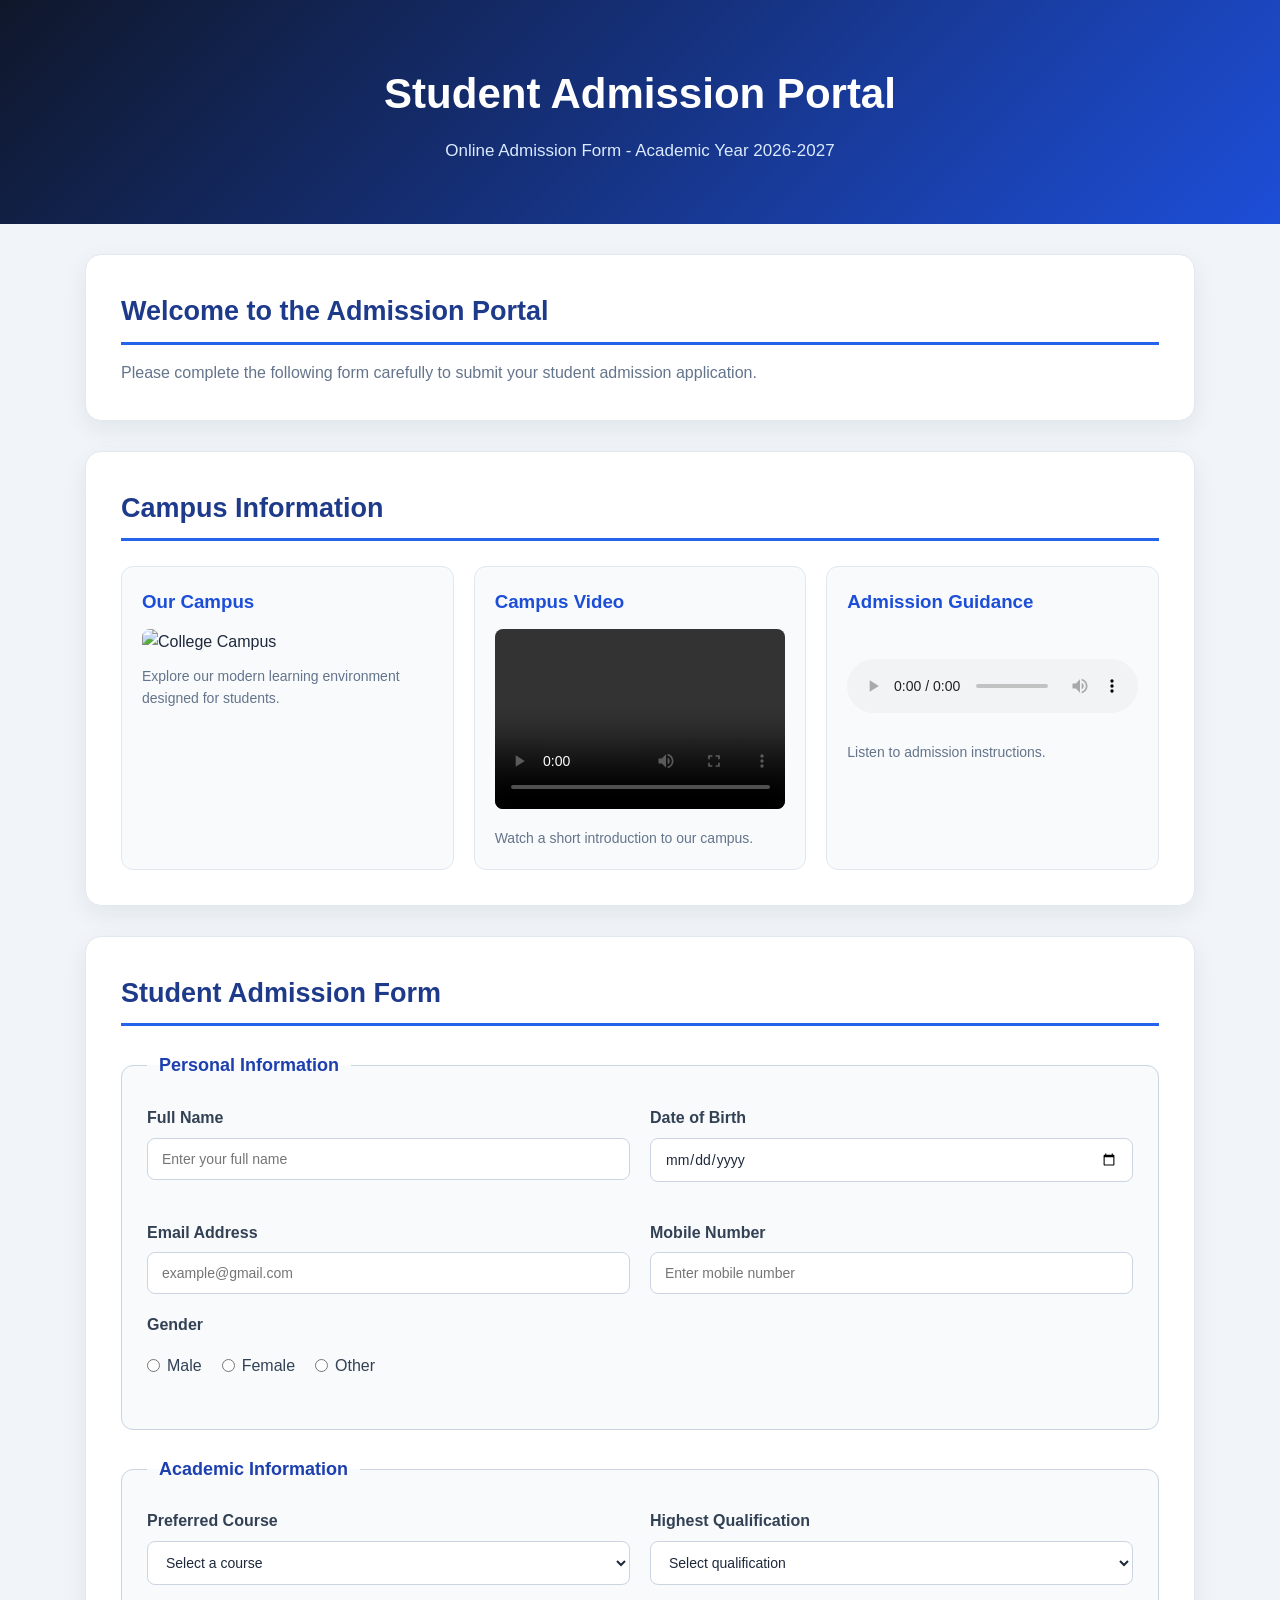
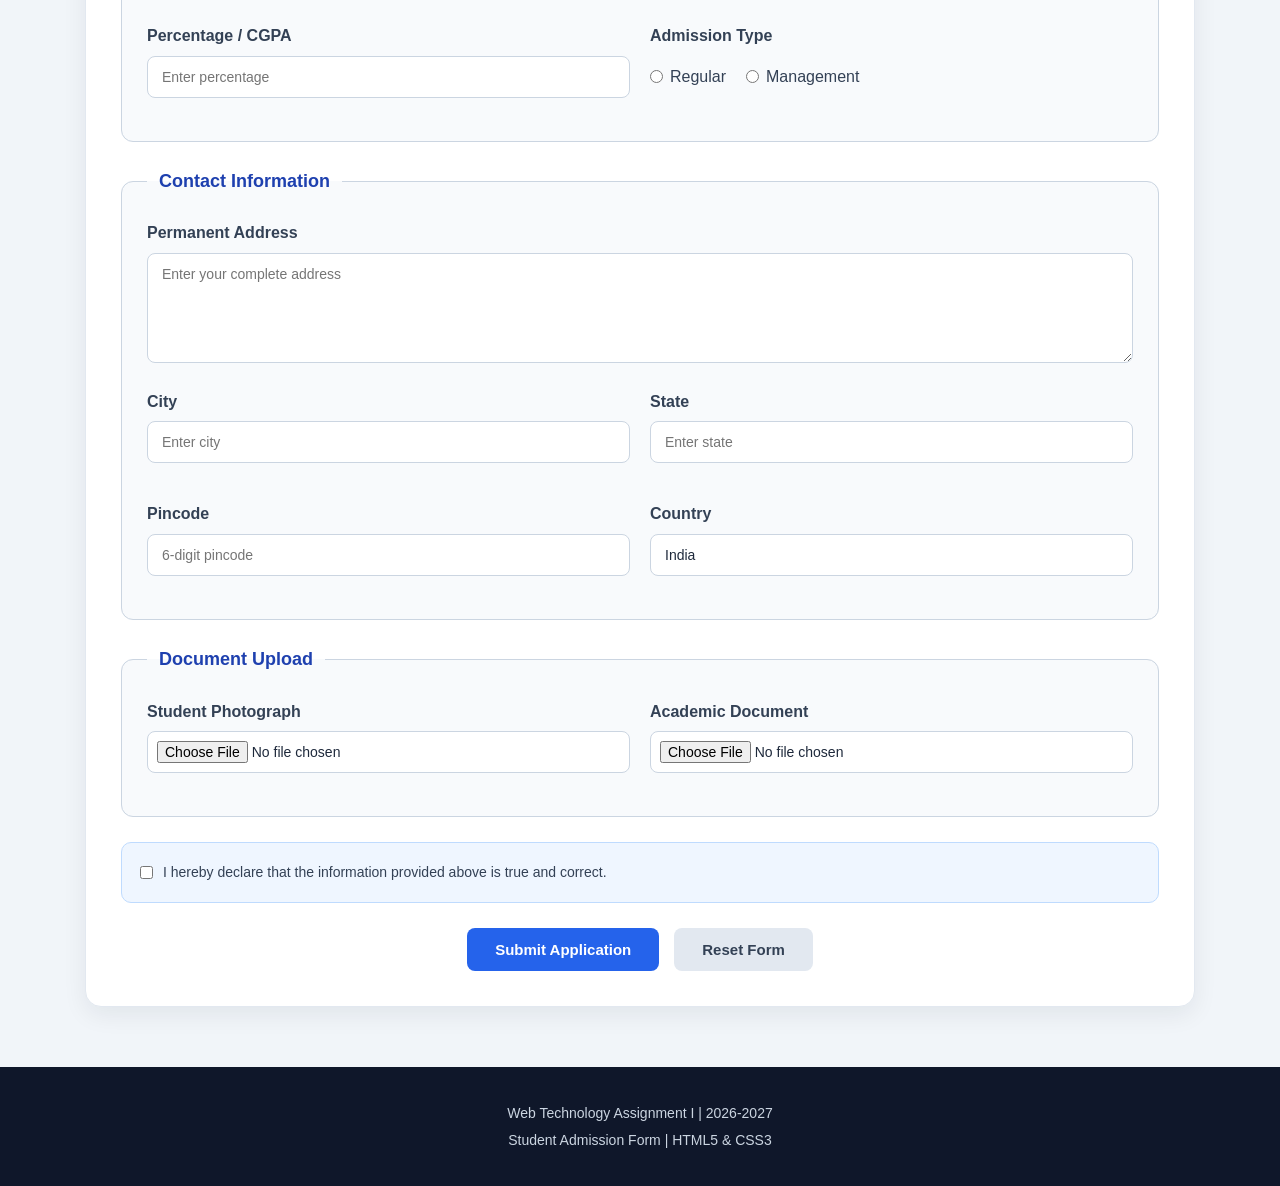
==== Q2_Student_Admission/index.html @ fcea64fb "Add Q2 Student Admission Form" ====
<!DOCTYPE html>
<html lang="en">

<head>
    <meta charset="UTF-8">

    <meta name="viewport"
        content="width=device-width, initial-scale=1.0">

    <title>Student Admission Form</title>

    <link rel="stylesheet" href="style.css">
</head>

<body>

    <!-- ================= HEADER ================= -->

    <header class="page-header">

        <div class="header-content">

            <h1>Student Admission Portal</h1>

            <p>
                Online Admission Form - Academic Year 2026-2027
            </p>

        </div>

    </header>


    <!-- ================= MAIN CONTENT ================= -->

    <main class="container">

        <!-- Introduction -->

        <section class="intro">

            <h2>Welcome to the Admission Portal</h2>

            <p>
                Please complete the following form carefully to
                submit your student admission application.
            </p>

        </section>


        <!-- ================= MEDIA SECTION ================= -->

        <section class="media-section">

            <h2>Campus Information</h2>

            <div class="media-grid">

                <!-- Image -->

                <div class="media-card">

                    <h3>Our Campus</h3>

                    <img
                        src="https://images.unsplash.com/photo-1564981797816-1043664bf78d?auto=format&fit=crop&w=900&q=80"
                        alt="College Campus">

                    <p>
                        Explore our modern learning environment
                        designed for students.
                    </p>

                </div>


                <!-- Video -->

                <div class="media-card">

                    <h3>Campus Video</h3>

                    <video controls>

                        <source
                            src="https://www.w3schools.com/html/mov_bbb.mp4"
                            type="video/mp4">

                        Your browser does not support video.

                    </video>

                    <p>
                        Watch a short introduction to our campus.
                    </p>

                </div>


                <!-- Audio -->

                <div class="media-card">

                    <h3>Admission Guidance</h3>

                    <audio controls>

                        <source
                            src="https://www.w3schools.com/html/horse.mp3"
                            type="audio/mpeg">

                        Your browser does not support audio.

                    </audio>

                    <p>
                        Listen to admission instructions.
                    </p>

                </div>

            </div>

        </section>


        <!-- ================= ADMISSION FORM ================= -->

        <section class="form-section">

            <h2>Student Admission Form</h2>

            <form>


                <!-- PERSONAL INFORMATION -->

                <fieldset>

                    <legend>Personal Information</legend>


                    <div class="form-grid">

                        <!-- Full Name -->

                        <div class="form-group">

                            <label for="fullname">
                                Full Name
                            </label>

                            <input
                                type="text"
                                id="fullname"
                                name="fullname"
                                placeholder="Enter your full name"
                                required>

                        </div>


                        <!-- Date of Birth -->

                        <div class="form-group">

                            <label for="dob">
                                Date of Birth
                            </label>

                            <input
                                type="date"
                                id="dob"
                                name="dob"
                                required>

                        </div>


                        <!-- Email -->

                        <div class="form-group">

                            <label for="email">
                                Email Address
                            </label>

                            <input
                                type="email"
                                id="email"
                                name="email"
                                placeholder="example@gmail.com"
                                required>

                        </div>


                        <!-- Phone -->

                        <div class="form-group">

                            <label for="phone">
                                Mobile Number
                            </label>

                            <input
                                type="tel"
                                id="phone"
                                name="phone"
                                placeholder="Enter mobile number"
                                pattern="[0-9]{10}"
                                required>

                        </div>

                    </div>


                    <!-- Gender -->

                    <div class="form-group">

                        <label>
                            Gender
                        </label>

                        <div class="radio-group">

                            <label>
                                <input
                                    type="radio"
                                    name="gender"
                                    value="male"
                                    required>
                                Male
                            </label>

                            <label>
                                <input
                                    type="radio"
                                    name="gender"
                                    value="female">
                                Female
                            </label>

                            <label>
                                <input
                                    type="radio"
                                    name="gender"
                                    value="other">
                                Other
                            </label>

                        </div>

                    </div>

                </fieldset>


                <!-- ================= ACADEMIC INFORMATION ================= -->

                <fieldset>

                    <legend>Academic Information</legend>


                    <div class="form-grid">

                        <!-- Course -->

                        <div class="form-group">

                            <label for="course">
                                Preferred Course
                            </label>

                            <select
                                id="course"
                                name="course"
                                required>

                                <option value="">
                                    Select a course
                                </option>

                                <option value="cse">
                                    Computer Science and Engineering
                                </option>

                                <option value="ece">
                                    Electronics and Communication Engineering
                                </option>

                                <option value="eee">
                                    Electrical and Electronics Engineering
                                </option>

                                <option value="mech">
                                    Mechanical Engineering
                                </option>

                                <option value="civil">
                                    Civil Engineering
                                </option>

                            </select>

                        </div>


                        <!-- Qualification -->

                        <div class="form-group">

                            <label for="qualification">
                                Highest Qualification
                            </label>

                            <select
                                id="qualification"
                                name="qualification"
                                required>

                                <option value="">
                                    Select qualification
                                </option>

                                <option value="12th">
                                    Higher Secondary
                                </option>

                                <option value="diploma">
                                    Diploma
                                </option>

                                <option value="ug">
                                    Undergraduate
                                </option>

                            </select>

                        </div>


                        <!-- Percentage -->

                        <div class="form-group">

                            <label for="percentage">
                                Percentage / CGPA
                            </label>

                            <input
                                type="number"
                                id="percentage"
                                name="percentage"
                                placeholder="Enter percentage"
                                min="0"
                                max="100"
                                step="0.01"
                                required>

                        </div>


                        <!-- Admission Type -->

                        <div class="form-group">

                            <label>
                                Admission Type
                            </label>

                            <div class="radio-group">

                                <label>
                                    <input
                                        type="radio"
                                        name="admission"
                                        value="regular"
                                        required>
                                    Regular
                                </label>

                                <label>
                                    <input
                                        type="radio"
                                        name="admission"
                                        value="management">
                                    Management
                                </label>

                            </div>

                        </div>

                    </div>

                </fieldset>


                <!-- ================= CONTACT INFORMATION ================= -->

                <fieldset>

                    <legend>Contact Information</legend>


                    <div class="form-group">

                        <label for="address">
                            Permanent Address
                        </label>

                        <textarea
                            id="address"
                            name="address"
                            rows="4"
                            placeholder="Enter your complete address"
                            required></textarea>

                    </div>


                    <div class="form-grid">

                        <div class="form-group">

                            <label for="city">
                                City
                            </label>

                            <input
                                type="text"
                                id="city"
                                name="city"
                                placeholder="Enter city"
                                required>

                        </div>


                        <div class="form-group">

                            <label for="state">
                                State
                            </label>

                            <input
                                type="text"
                                id="state"
                                name="state"
                                placeholder="Enter state"
                                required>

                        </div>


                        <div class="form-group">

                            <label for="pincode">
                                Pincode
                            </label>

                            <input
                                type="text"
                                id="pincode"
                                name="pincode"
                                placeholder="6-digit pincode"
                                pattern="[0-9]{6}"
                                required>

                        </div>


                        <div class="form-group">

                            <label for="country">
                                Country
                            </label>

                            <input
                                type="text"
                                id="country"
                                name="country"
                                value="India"
                                required>

                        </div>

                    </div>

                </fieldset>


                <!-- ================= DOCUMENTS ================= -->

                <fieldset>

                    <legend>Document Upload</legend>

                    <div class="form-grid">

                        <div class="form-group">

                            <label for="photo">
                                Student Photograph
                            </label>

                            <input
                                type="file"
                                id="photo"
                                name="photo"
                                accept="image/*"
                                required>

                        </div>


                        <div class="form-group">

                            <label for="document">
                                Academic Document
                            </label>

                            <input
                                type="file"
                                id="document"
                                name="document"
                                accept=".pdf,.jpg,.jpeg,.png"
                                required>

                        </div>

                    </div>

                </fieldset>


                <!-- ================= DECLARATION ================= -->

                <div class="declaration">

                    <label>

                        <input
                            type="checkbox"
                            name="declaration"
                            required>

                        I hereby declare that the information
                        provided above is true and correct.

                    </label>

                </div>


                <!-- ================= BUTTONS ================= -->

                <div class="button-group">

                    <button
                        type="submit"
                        class="submit-btn">

                        Submit Application

                    </button>


                    <button
                        type="reset"
                        class="reset-btn">

                        Reset Form

                    </button>

                </div>

            </form>

        </section>

    </main>


    <!-- ================= FOOTER ================= -->

    <footer>

        <p>
            Web Technology Assignment I | 2026-2027
        </p>

        <p>
            Student Admission Form | HTML5 & CSS3
        </p>

    </footer>

</body>

</html>
---- Q2_Student_Admission/style.css ----
/* =========================================
   Q2 - STUDENT ADMISSION FORM
   HTML5 + CSS3
   ========================================= */


/* ---------- Global Reset ---------- */

* {
    margin: 0;
    padding: 0;
    box-sizing: border-box;
}


html {
    scroll-behavior: smooth;
}


body {
    font-family: "Segoe UI", Arial, sans-serif;

    background: #f1f5f9;

    color: #1e293b;

    line-height: 1.6;
}


/* ---------- Header ---------- */

.page-header {
    background: linear-gradient(
        135deg,
        #0f172a,
        #1d4ed8
    );

    color: white;

    text-align: center;

    padding: 60px 20px;
}


.header-content h1 {
    font-size: 42px;

    margin-bottom: 10px;
}


.header-content p {
    font-size: 17px;

    color: #dbeafe;
}


/* ---------- Main Container ---------- */

.container {
    max-width: 1150px;

    margin: auto;

    padding: 30px 20px;
}


/* ---------- Common Sections ---------- */

section {
    background: white;

    margin-bottom: 30px;

    padding: 35px;

    border-radius: 16px;

    border: 1px solid #e2e8f0;

    box-shadow:
        0 8px 25px rgba(15, 23, 42, 0.07);
}


section h2 {
    color: #1e3a8a;

    font-size: 27px;

    margin-bottom: 15px;

    border-bottom: 3px solid #2563eb;

    padding-bottom: 8px;
}


/* ---------- Introduction ---------- */

.intro p {
    color: #64748b;

    font-size: 16px;
}


/* =========================================
   MEDIA SECTION
   ========================================= */

.media-grid {
    display: grid;

    grid-template-columns:
        repeat(3, 1fr);

    gap: 20px;

    margin-top: 25px;
}


.media-card {
    background: #f8fafc;

    padding: 20px;

    border-radius: 12px;

    border: 1px solid #e2e8f0;

    transition: 0.3s ease;
}


.media-card:hover {
    transform: translateY(-5px);

    box-shadow:
        0 10px 25px rgba(37, 99, 235, 0.12);

    border-color: #93c5fd;
}


.media-card h3 {
    color: #1d4ed8;

    margin-bottom: 12px;
}


.media-card img,
.media-card video {
    width: 100%;

    height: 180px;

    object-fit: cover;

    border-radius: 8px;

    margin-bottom: 10px;
}


.media-card audio {
    width: 100%;

    margin: 30px 0 20px;
}


.media-card p {
    color: #64748b;

    font-size: 14px;
}


/* =========================================
   FORM
   ========================================= */

form {
    margin-top: 25px;
}


/* ---------- Fieldsets ---------- */

fieldset {
    border: 1px solid #cbd5e1;

    border-radius: 12px;

    padding: 25px;

    margin-bottom: 25px;

    background: #f8fafc;
}


legend {
    padding: 0 12px;

    font-size: 18px;

    font-weight: 700;

    color: #1e40af;
}


/* ---------- Form Grid ---------- */

.form-grid {
    display: grid;

    grid-template-columns:
        repeat(2, 1fr);

    gap: 20px;
}


/* ---------- Form Group ---------- */

.form-group {
    margin-bottom: 18px;
}


.form-group label {
    display: block;

    font-weight: 600;

    color: #334155;

    margin-bottom: 7px;
}


/* ---------- Inputs ---------- */

input[type="text"],
input[type="email"],
input[type="tel"],
input[type="date"],
input[type="number"],
input[type="file"],
select,
textarea {
    width: 100%;

    padding: 12px 14px;

    border: 1px solid #cbd5e1;

    border-radius: 8px;

    background: white;

    color: #1e293b;

    font-family: inherit;

    font-size: 14px;

    outline: none;

    transition: 0.25s ease;
}


/* CSS3 Attribute Selector */

input[type="text"]:focus,
input[type="email"]:focus,
input[type="tel"]:focus,
input[type="date"]:focus,
input[type="number"]:focus,
select:focus,
textarea:focus {
    border-color: #2563eb;

    box-shadow:
        0 0 0 3px rgba(37, 99, 235, 0.12);
}


/* ---------- Textarea ---------- */

textarea {
    resize: vertical;

    min-height: 110px;
}


/* ---------- Radio Buttons ---------- */

.radio-group {
    display: flex;

    gap: 20px;

    flex-wrap: wrap;

    padding-top: 8px;
}


.radio-group label {
    display: flex;

    align-items: center;

    gap: 7px;

    font-weight: 500;

    cursor: pointer;
}


input[type="radio"] {
    accent-color: #2563eb;
}


/* ---------- File Input ---------- */

input[type="file"] {
    padding: 9px;
}


/* ---------- Checkbox ---------- */

.declaration {
    padding: 18px;

    margin: 20px 0;

    background: #eff6ff;

    border: 1px solid #bfdbfe;

    border-radius: 10px;
}


.declaration label {
    display: flex;

    align-items: flex-start;

    gap: 10px;

    color: #334155;

    font-size: 14px;
}


input[type="checkbox"] {
    margin-top: 5px;

    accent-color: #2563eb;
}


/* =========================================
   BUTTONS
   ========================================= */

.button-group {
    display: flex;

    justify-content: center;

    gap: 15px;

    margin-top: 25px;
}


button {
    border: none;

    padding: 13px 28px;

    border-radius: 8px;

    font-size: 15px;

    font-weight: 600;

    cursor: pointer;

    transition: 0.3s ease;
}


.submit-btn {
    background: #2563eb;

    color: white;
}


.submit-btn:hover {
    background: #1d4ed8;

    transform: translateY(-2px);
}


.reset-btn {
    background: #e2e8f0;

    color: #334155;
}


.reset-btn:hover {
    background: #cbd5e1;
}


/* =========================================
   FOOTER
   ========================================= */

footer {
    text-align: center;

    padding: 30px 20px;

    background: #0f172a;

    color: #cbd5e1;

    font-size: 14px;
}


footer p {
    margin: 5px 0;
}


/* =========================================
   RESPONSIVE DESIGN
   ========================================= */


/* Tablets */

@media (max-width: 900px) {

    .media-grid {
        grid-template-columns:
            repeat(2, 1fr);
    }

    .form-grid {
        grid-template-columns: 1fr;
    }

}


/* Mobile */

@media (max-width: 600px) {

    .page-header {
        padding: 45px 15px;
    }


    .header-content h1 {
        font-size: 29px;
    }


    .header-content p {
        font-size: 14px;
    }


    .container {
        padding: 15px;
    }


    section {
        padding: 22px 18px;
    }


    section h2 {
        font-size: 23px;
    }


    .media-grid {
        grid-template-columns: 1fr;
    }


    .form-grid {
        grid-template-columns: 1fr;
    }


    fieldset {
        padding: 18px;
    }


    .button-group {
        flex-direction: column;
    }


    button {
        width: 100%;
    }


    .radio-group {
        flex-direction: column;

        gap: 10px;
    }

}
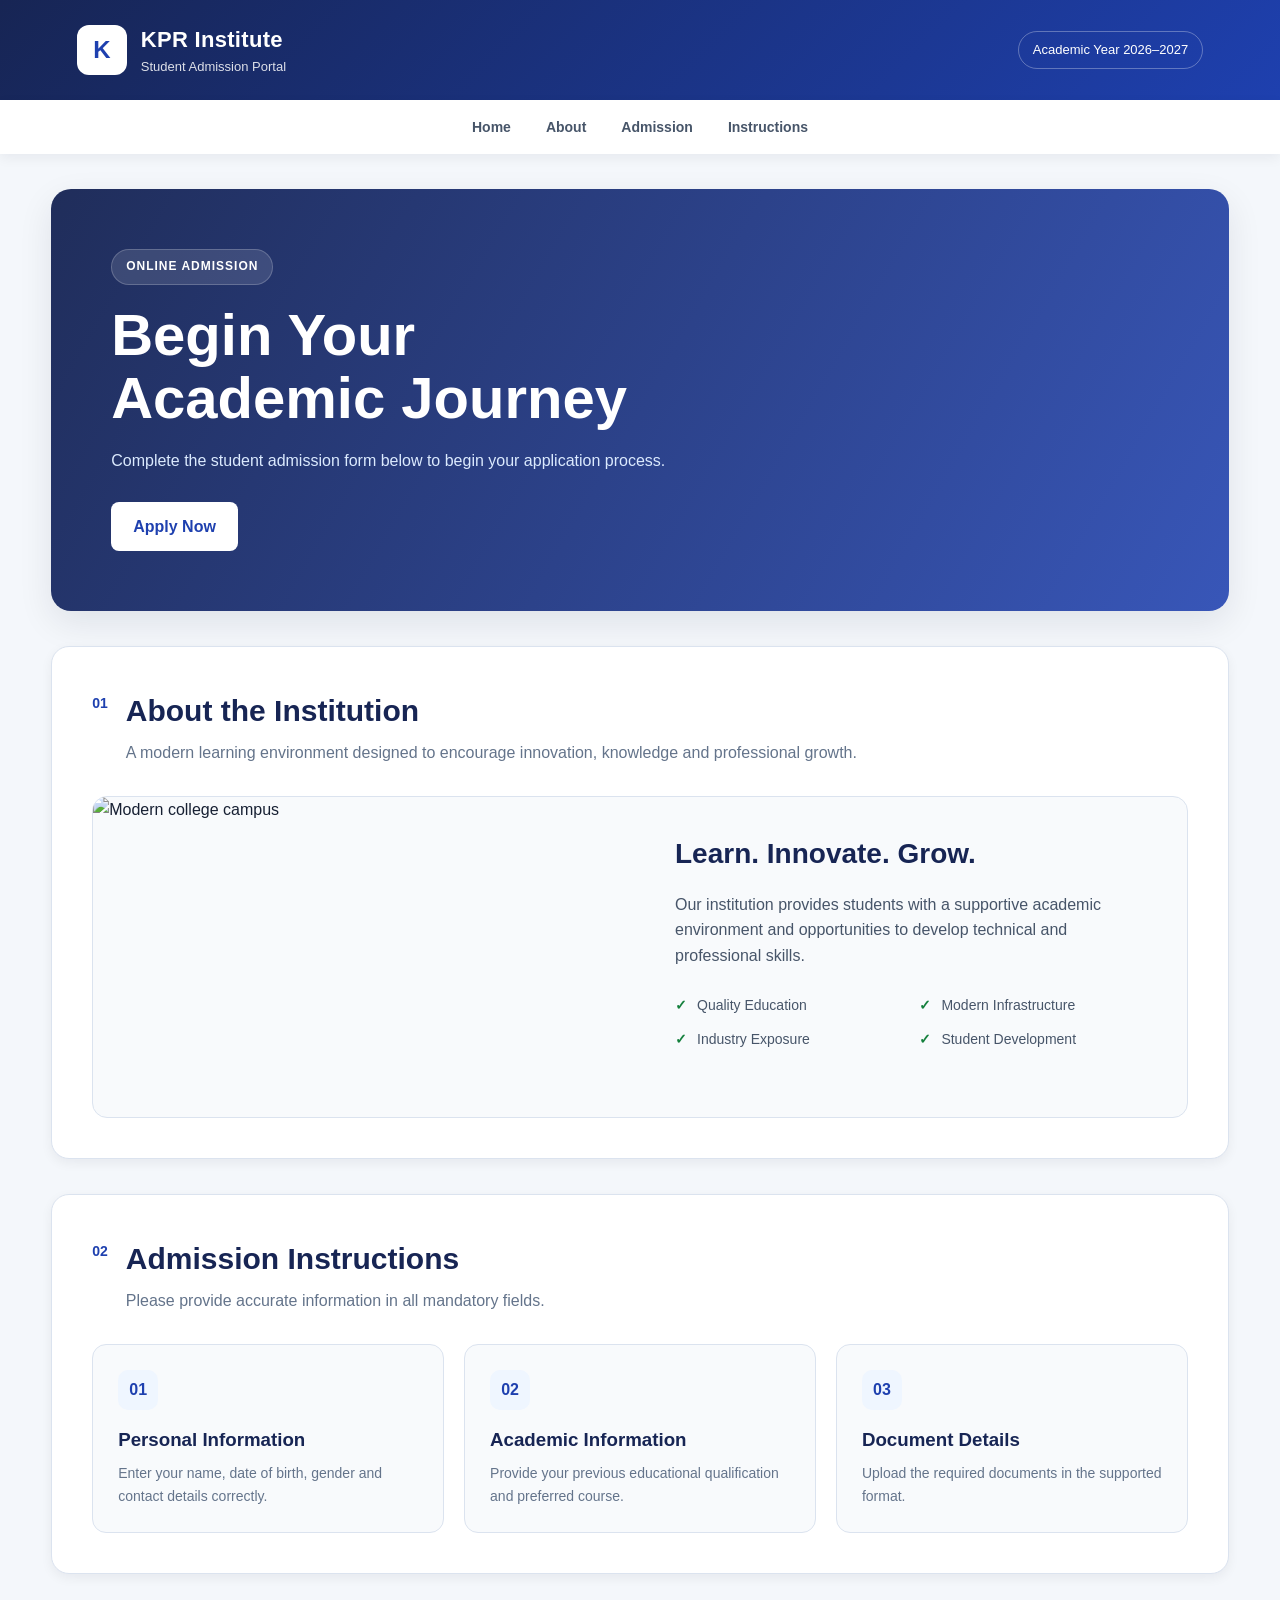
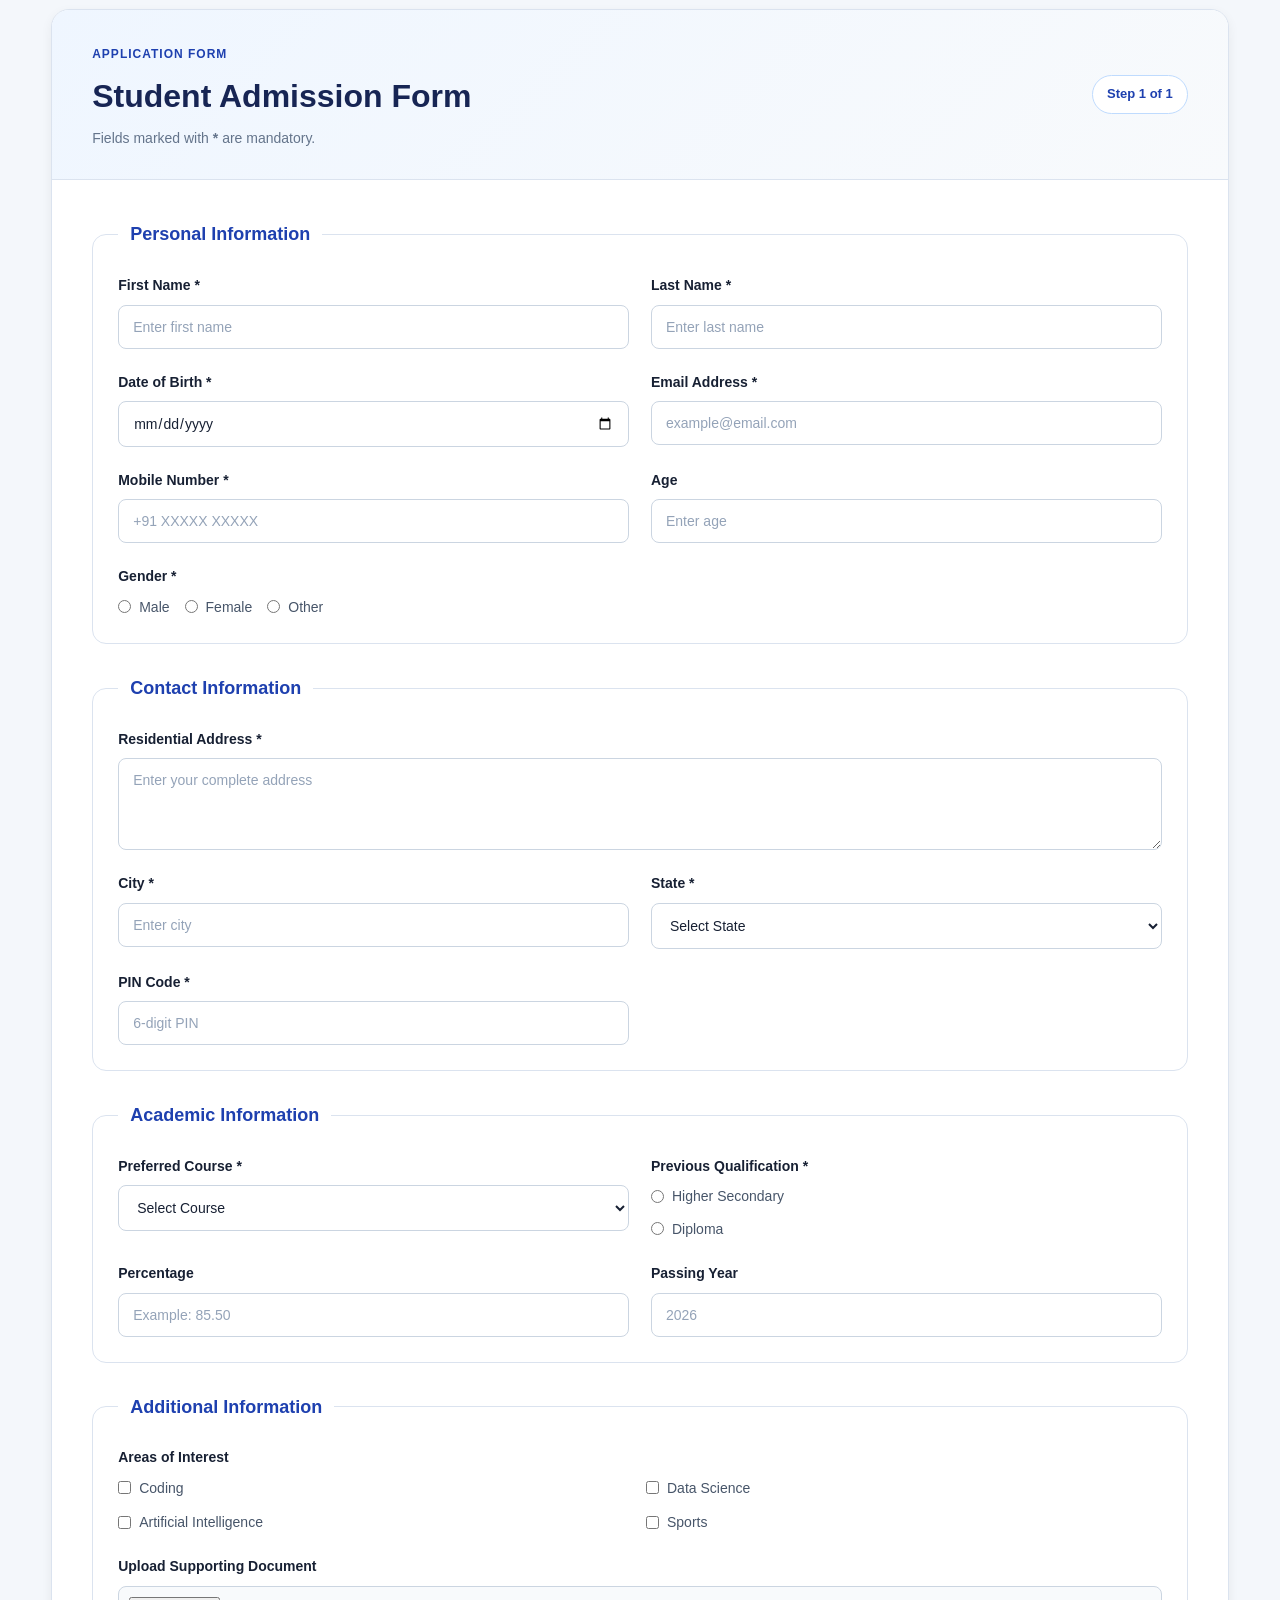
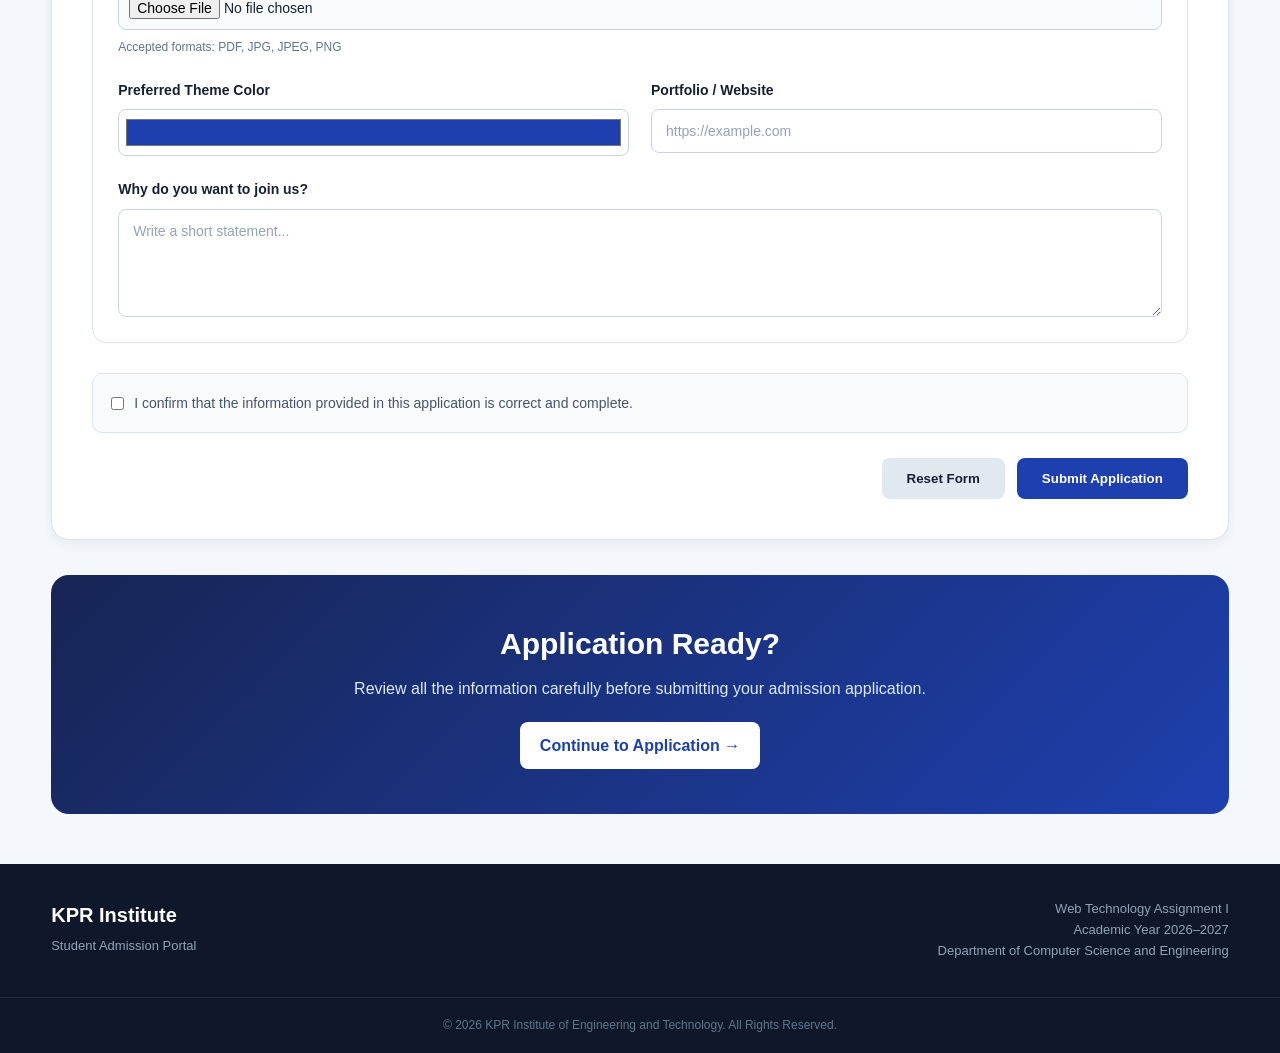
==== commit 45deb493: "Complete Q2 Student Admission Form" ====
--- a/Q2_Student_Admission/index.html
+++ b/Q2_Student_Admission/index.html
@@ -7,166 +7,324 @@
     <meta name="viewport"
         content="width=device-width, initial-scale=1.0">
 
-    <title>Student Admission Form</title>
-
+    <meta name="description"
+        content="Responsive Student Admission Form">
+
+    <title>Student Admission Portal</title>
+
+    <!-- External CSS -->
     <link rel="stylesheet" href="style.css">
 </head>
 
 <body>
 
-    <!-- ================= HEADER ================= -->
-
-    <header class="page-header">
+    <!-- ================================
+         HEADER
+    ================================= -->
+
+    <header class="site-header">
 
         <div class="header-content">
 
-            <h1>Student Admission Portal</h1>
-
-            <p>
-                Online Admission Form - Academic Year 2026-2027
-            </p>
+            <div class="logo">
+                <div class="logo-icon">K</div>
+
+                <div>
+                    <h1>KPR Institute</h1>
+                    <p>Student Admission Portal</p>
+                </div>
+            </div>
+
+            <div class="header-badge">
+                Academic Year 2026–2027
+            </div>
 
         </div>
 
     </header>
 
 
-    <!-- ================= MAIN CONTENT ================= -->
+    <!-- ================================
+         NAVIGATION
+    ================================= -->
+
+    <nav class="navbar">
+
+        <a href="#home">Home</a>
+        <a href="#about">About</a>
+        <a href="#admission">Admission</a>
+        <a href="#instructions">Instructions</a>
+
+    </nav>
+
+
+    <!-- ================================
+         MAIN CONTENT
+    ================================= -->
 
     <main class="container">
 
-        <!-- Introduction -->
-
-        <section class="intro">
-
-            <h2>Welcome to the Admission Portal</h2>
-
-            <p>
-                Please complete the following form carefully to
-                submit your student admission application.
-            </p>
+
+        <!-- ================================
+             HERO SECTION
+        ================================= -->
+
+        <section id="home" class="hero">
+
+            <div class="hero-content">
+
+                <span class="hero-label">
+                    ONLINE ADMISSION
+                </span>
+
+                <h2>
+                    Begin Your Academic Journey
+                </h2>
+
+                <p>
+                    Complete the student admission form below
+                    to begin your application process.
+                </p>
+
+                <a href="#admission" class="hero-button">
+                    Apply Now
+                </a>
+
+            </div>
 
         </section>
 
 
-        <!-- ================= MEDIA SECTION ================= -->
-
-        <section class="media-section">
-
-            <h2>Campus Information</h2>
-
-            <div class="media-grid">
-
-                <!-- Image -->
-
-                <div class="media-card">
-
-                    <h3>Our Campus</h3>
-
+        <!-- ================================
+             ABOUT SECTION
+        ================================= -->
+
+        <section id="about" class="info-section">
+
+            <div class="section-heading">
+
+                <span>01</span>
+
+                <div>
+                    <h2>About the Institution</h2>
+
+                    <p>
+                        A modern learning environment designed to
+                        encourage innovation, knowledge and professional growth.
+                    </p>
+                </div>
+
+            </div>
+
+
+            <!-- IMAGE MEDIA ELEMENT -->
+
+            <div class="institution-card">
+
+                <div class="institution-image">
+
+                    <!-- Replace this URL with your own image if required -->
                     <img
-                        src="https://images.unsplash.com/photo-1564981797816-1043664bf78d?auto=format&fit=crop&w=900&q=80"
-                        alt="College Campus">
+                        src="https://images.unsplash.com/photo-1564981797816-1043664bf78d?auto=format&fit=crop&w=1200&q=80"
+                        alt="Modern college campus">
+
+                </div>
+
+                <div class="institution-content">
+
+                    <h3>Learn. Innovate. Grow.</h3>
 
                     <p>
-                        Explore our modern learning environment
-                        designed for students.
+                        Our institution provides students with a
+                        supportive academic environment and opportunities
+                        to develop technical and professional skills.
                     </p>
 
-                </div>
-
-
-                <!-- Video -->
-
-                <div class="media-card">
-
-                    <h3>Campus Video</h3>
-
-                    <video controls>
-
-                        <source
-                            src="https://www.w3schools.com/html/mov_bbb.mp4"
-                            type="video/mp4">
-
-                        Your browser does not support video.
-
-                    </video>
+                    <div class="feature-list">
+
+                        <div class="feature-item">
+                            <span>✓</span>
+                            <p>Quality Education</p>
+                        </div>
+
+                        <div class="feature-item">
+                            <span>✓</span>
+                            <p>Modern Infrastructure</p>
+                        </div>
+
+                        <div class="feature-item">
+                            <span>✓</span>
+                            <p>Industry Exposure</p>
+                        </div>
+
+                        <div class="feature-item">
+                            <span>✓</span>
+                            <p>Student Development</p>
+                        </div>
+
+                    </div>
+
+                </div>
+
+            </div>
+
+        </section>
+
+
+        <!-- ================================
+             INSTRUCTIONS
+        ================================= -->
+
+        <section id="instructions" class="instructions-section">
+
+            <div class="section-heading">
+
+                <span>02</span>
+
+                <div>
+                    <h2>Admission Instructions</h2>
 
                     <p>
-                        Watch a short introduction to our campus.
+                        Please provide accurate information in all
+                        mandatory fields.
                     </p>
-
-                </div>
-
-
-                <!-- Audio -->
-
-                <div class="media-card">
-
-                    <h3>Admission Guidance</h3>
-
-                    <audio controls>
-
-                        <source
-                            src="https://www.w3schools.com/html/horse.mp3"
-                            type="audio/mpeg">
-
-                        Your browser does not support audio.
-
-                    </audio>
+                </div>
+
+            </div>
+
+
+            <div class="instruction-grid">
+
+                <div class="instruction-card">
+
+                    <div class="instruction-number">01</div>
+
+                    <h3>Personal Information</h3>
 
                     <p>
-                        Listen to admission instructions.
+                        Enter your name, date of birth, gender
+                        and contact details correctly.
                     </p>
 
                 </div>
 
+
+                <div class="instruction-card">
+
+                    <div class="instruction-number">02</div>
+
+                    <h3>Academic Information</h3>
+
+                    <p>
+                        Provide your previous educational
+                        qualification and preferred course.
+                    </p>
+
+                </div>
+
+
+                <div class="instruction-card">
+
+                    <div class="instruction-number">03</div>
+
+                    <h3>Document Details</h3>
+
+                    <p>
+                        Upload the required documents in the
+                        supported format.
+                    </p>
+
+                </div>
+
             </div>
 
         </section>
 
 
-        <!-- ================= ADMISSION FORM ================= -->
-
-        <section class="form-section">
-
-            <h2>Student Admission Form</h2>
-
-            <form>
-
-
-                <!-- PERSONAL INFORMATION -->
+        <!-- ================================
+             ADMISSION FORM
+        ================================= -->
+
+        <section id="admission" class="form-section">
+
+            <div class="form-header">
+
+                <div>
+
+                    <span class="form-label">
+                        APPLICATION FORM
+                    </span>
+
+                    <h2>Student Admission Form</h2>
+
+                    <p>
+                        Fields marked with <strong>*</strong>
+                        are mandatory.
+                    </p>
+
+                </div>
+
+                <div class="form-status">
+                    Step 1 of 1
+                </div>
+
+            </div>
+
+
+            <form action="#" method="post">
+
+
+                <!-- ================================
+                     PERSONAL DETAILS
+                ================================= -->
 
                 <fieldset>
 
                     <legend>Personal Information</legend>
 
-
                     <div class="form-grid">
 
-                        <!-- Full Name -->
-
-                        <div class="form-group">
-
-                            <label for="fullname">
-                                Full Name
+
+                        <!-- Text Input -->
+
+                        <div class="form-group">
+
+                            <label for="firstName">
+                                First Name *
                             </label>
 
                             <input
                                 type="text"
-                                id="fullname"
-                                name="fullname"
-                                placeholder="Enter your full name"
+                                id="firstName"
+                                name="firstName"
+                                placeholder="Enter first name"
                                 required>
 
                         </div>
 
 
-                        <!-- Date of Birth -->
+                        <div class="form-group">
+
+                            <label for="lastName">
+                                Last Name *
+                            </label>
+
+                            <input
+                                type="text"
+                                id="lastName"
+                                name="lastName"
+                                placeholder="Enter last name"
+                                required>
+
+                        </div>
+
+
+                        <!-- Date Input -->
 
                         <div class="form-group">
 
                             <label for="dob">
-                                Date of Birth
+                                Date of Birth *
                             </label>
 
                             <input
@@ -178,220 +336,108 @@
                         </div>
 
 
-                        <!-- Email -->
+                        <!-- Email Input -->
 
                         <div class="form-group">
 
                             <label for="email">
-                                Email Address
+                                Email Address *
                             </label>
 
                             <input
                                 type="email"
                                 id="email"
                                 name="email"
-                                placeholder="example@gmail.com"
+                                placeholder="example@email.com"
                                 required>
 
                         </div>
 
 
-                        <!-- Phone -->
+                        <!-- Telephone Input -->
 
                         <div class="form-group">
 
                             <label for="phone">
-                                Mobile Number
+                                Mobile Number *
                             </label>
 
                             <input
                                 type="tel"
                                 id="phone"
                                 name="phone"
-                                placeholder="Enter mobile number"
+                                placeholder="+91 XXXXX XXXXX"
                                 pattern="[0-9]{10}"
                                 required>
 
                         </div>
 
-                    </div>
-
-
-                    <!-- Gender -->
-
-                    <div class="form-group">
-
-                        <label>
-                            Gender
-                        </label>
-
-                        <div class="radio-group">
+
+                        <!-- Number Input -->
+
+                        <div class="form-group">
+
+                            <label for="age">
+                                Age
+                            </label>
+
+                            <input
+                                type="number"
+                                id="age"
+                                name="age"
+                                min="16"
+                                max="30"
+                                placeholder="Enter age">
+
+                        </div>
+
+
+                        <!-- Radio Buttons -->
+
+                        <div class="form-group full-width">
 
                             <label>
-                                <input
-                                    type="radio"
-                                    name="gender"
-                                    value="male"
-                                    required>
-                                Male
-                            </label>
-
-                            <label>
-                                <input
-                                    type="radio"
-                                    name="gender"
-                                    value="female">
-                                Female
-                            </label>
-
-                            <label>
-                                <input
-                                    type="radio"
-                                    name="gender"
-                                    value="other">
-                                Other
-                            </label>
-
-                        </div>
-
-                    </div>
-
-                </fieldset>
-
-
-                <!-- ================= ACADEMIC INFORMATION ================= -->
-
-                <fieldset>
-
-                    <legend>Academic Information</legend>
-
-
-                    <div class="form-grid">
-
-                        <!-- Course -->
-
-                        <div class="form-group">
-
-                            <label for="course">
-                                Preferred Course
-                            </label>
-
-                            <select
-                                id="course"
-                                name="course"
-                                required>
-
-                                <option value="">
-                                    Select a course
-                                </option>
-
-                                <option value="cse">
-                                    Computer Science and Engineering
-                                </option>
-
-                                <option value="ece">
-                                    Electronics and Communication Engineering
-                                </option>
-
-                                <option value="eee">
-                                    Electrical and Electronics Engineering
-                                </option>
-
-                                <option value="mech">
-                                    Mechanical Engineering
-                                </option>
-
-                                <option value="civil">
-                                    Civil Engineering
-                                </option>
-
-                            </select>
-
-                        </div>
-
-
-                        <!-- Qualification -->
-
-                        <div class="form-group">
-
-                            <label for="qualification">
-                                Highest Qualification
-                            </label>
-
-                            <select
-                                id="qualification"
-                                name="qualification"
-                                required>
-
-                                <option value="">
-                                    Select qualification
-                                </option>
-
-                                <option value="12th">
-                                    Higher Secondary
-                                </option>
-
-                                <option value="diploma">
-                                    Diploma
-                                </option>
-
-                                <option value="ug">
-                                    Undergraduate
-                                </option>
-
-                            </select>
-
-                        </div>
-
-
-                        <!-- Percentage -->
-
-                        <div class="form-group">
-
-                            <label for="percentage">
-                                Percentage / CGPA
-                            </label>
-
-                            <input
-                                type="number"
-                                id="percentage"
-                                name="percentage"
-                                placeholder="Enter percentage"
-                                min="0"
-                                max="100"
-                                step="0.01"
-                                required>
-
-                        </div>
-
-
-                        <!-- Admission Type -->
-
-                        <div class="form-group">
-
-                            <label>
-                                Admission Type
+                                Gender *
                             </label>
 
                             <div class="radio-group">
 
-                                <label>
+                                <label class="radio-option">
+
                                     <input
                                         type="radio"
-                                        name="admission"
-                                        value="regular"
+                                        name="gender"
+                                        value="male"
                                         required>
-                                    Regular
+
+                                    <span>Male</span>
+
                                 </label>
 
-                                <label>
+
+                                <label class="radio-option">
+
                                     <input
                                         type="radio"
-                                        name="admission"
-                                        value="management">
-                                    Management
+                                        name="gender"
+                                        value="female">
+
+                                    <span>Female</span>
+
                                 </label>
 
+
+                                <label class="radio-option">
+
+                                    <input
+                                        type="radio"
+                                        name="gender"
+                                        value="other">
+
+                                    <span>Other</span>
+
+                                </label>
+
                             </div>
 
                         </div>
@@ -401,35 +447,37 @@
                 </fieldset>
 
 
-                <!-- ================= CONTACT INFORMATION ================= -->
+                <!-- ================================
+                     CONTACT INFORMATION
+                ================================= -->
 
                 <fieldset>
 
                     <legend>Contact Information</legend>
 
-
-                    <div class="form-group">
-
-                        <label for="address">
-                            Permanent Address
-                        </label>
-
-                        <textarea
-                            id="address"
-                            name="address"
-                            rows="4"
-                            placeholder="Enter your complete address"
-                            required></textarea>
-
-                    </div>
-
-
                     <div class="form-grid">
 
+
+                        <div class="form-group full-width">
+
+                            <label for="address">
+                                Residential Address *
+                            </label>
+
+                            <textarea
+                                id="address"
+                                name="address"
+                                rows="4"
+                                placeholder="Enter your complete address"
+                                required></textarea>
+
+                        </div>
+
+
                         <div class="form-group">
 
                             <label for="city">
-                                City
+                                City *
                             </label>
 
                             <input
@@ -445,49 +493,195 @@
                         <div class="form-group">
 
                             <label for="state">
-                                State
-                            </label>
-
-                            <input
-                                type="text"
+                                State *
+                            </label>
+
+                            <select
                                 id="state"
                                 name="state"
-                                placeholder="Enter state"
                                 required>
 
+                                <option value="">
+                                    Select State
+                                </option>
+
+                                <option value="tamilnadu">
+                                    Tamil Nadu
+                                </option>
+
+                                <option value="kerala">
+                                    Kerala
+                                </option>
+
+                                <option value="karnataka">
+                                    Karnataka
+                                </option>
+
+                                <option value="andhrapradesh">
+                                    Andhra Pradesh
+                                </option>
+
+                                <option value="telangana">
+                                    Telangana
+                                </option>
+
+                                <option value="other">
+                                    Other
+                                </option>
+
+                            </select>
+
                         </div>
 
 
                         <div class="form-group">
 
                             <label for="pincode">
-                                Pincode
+                                PIN Code *
                             </label>
 
                             <input
                                 type="text"
                                 id="pincode"
                                 name="pincode"
-                                placeholder="6-digit pincode"
+                                placeholder="6-digit PIN"
                                 pattern="[0-9]{6}"
                                 required>
 
                         </div>
 
-
-                        <div class="form-group">
-
-                            <label for="country">
-                                Country
-                            </label>
-
-                            <input
-                                type="text"
-                                id="country"
-                                name="country"
-                                value="India"
+                    </div>
+
+                </fieldset>
+
+
+                <!-- ================================
+                     ACADEMIC INFORMATION
+                ================================= -->
+
+                <fieldset>
+
+                    <legend>Academic Information</legend>
+
+                    <div class="form-grid">
+
+
+                        <!-- Select -->
+
+                        <div class="form-group">
+
+                            <label for="course">
+                                Preferred Course *
+                            </label>
+
+                            <select
+                                id="course"
+                                name="course"
                                 required>
 
+                                <option value="">
+                                    Select Course
+                                </option>
+
+                                <option value="cse">
+                                    Computer Science and Engineering
+                                </option>
+
+                                <option value="aiml">
+                                    Artificial Intelligence and Machine Learning
+                                </option>
+
+                                <option value="ds">
+                                    Computer Science and Business Systems
+                                </option>
+
+                                <option value="ece">
+                                    Electronics and Communication Engineering
+                                </option>
+
+                                <option value="eee">
+                                    Electrical and Electronics Engineering
+                                </option>
+
+                            </select>
+
+                        </div>
+
+
+                        <!-- Radio -->
+
+                        <div class="form-group">
+
+                            <label>
+                                Previous Qualification *
+                            </label>
+
+                            <div class="radio-group vertical">
+
+                                <label class="radio-option">
+
+                                    <input
+                                        type="radio"
+                                        name="qualification"
+                                        value="hsc"
+                                        required>
+
+                                    <span>Higher Secondary</span>
+
+                                </label>
+
+                                <label class="radio-option">
+
+                                    <input
+                                        type="radio"
+                                        name="qualification"
+                                        value="diploma">
+
+                                    <span>Diploma</span>
+
+                                </label>
+
+                            </div>
+
+                        </div>
+
+
+                        <!-- Percentage -->
+
+                        <div class="form-group">
+
+                            <label for="percentage">
+                                Percentage
+                            </label>
+
+                            <input
+                                type="number"
+                                id="percentage"
+                                name="percentage"
+                                min="0"
+                                max="100"
+                                step="0.01"
+                                placeholder="Example: 85.50">
+
+                        </div>
+
+
+                        <!-- Graduation Year -->
+
+                        <div class="form-group">
+
+                            <label for="passingYear">
+                                Passing Year
+                            </label>
+
+                            <input
+                                type="number"
+                                id="passingYear"
+                                name="passingYear"
+                                min="2020"
+                                max="2030"
+                                placeholder="2026">
+
                         </div>
 
                     </div>
@@ -495,42 +689,148 @@
                 </fieldset>
 
 
-                <!-- ================= DOCUMENTS ================= -->
+                <!-- ================================
+                     ADDITIONAL INFORMATION
+                ================================= -->
 
                 <fieldset>
 
-                    <legend>Document Upload</legend>
+                    <legend>Additional Information</legend>
 
                     <div class="form-grid">
 
-                        <div class="form-group">
-
-                            <label for="photo">
-                                Student Photograph
-                            </label>
-
-                            <input
-                                type="file"
-                                id="photo"
-                                name="photo"
-                                accept="image/*"
-                                required>
-
-                        </div>
-
-
-                        <div class="form-group">
+
+                        <!-- Checkbox -->
+
+                        <div class="form-group full-width">
+
+                            <label>
+                                Areas of Interest
+                            </label>
+
+                            <div class="checkbox-grid">
+
+                                <label class="checkbox-option">
+
+                                    <input
+                                        type="checkbox"
+                                        name="interest"
+                                        value="coding">
+
+                                    <span>Coding</span>
+
+                                </label>
+
+
+                                <label class="checkbox-option">
+
+                                    <input
+                                        type="checkbox"
+                                        name="interest"
+                                        value="datascience">
+
+                                    <span>Data Science</span>
+
+                                </label>
+
+
+                                <label class="checkbox-option">
+
+                                    <input
+                                        type="checkbox"
+                                        name="interest"
+                                        value="ai">
+
+                                    <span>Artificial Intelligence</span>
+
+                                </label>
+
+
+                                <label class="checkbox-option">
+
+                                    <input
+                                        type="checkbox"
+                                        name="interest"
+                                        value="sports">
+
+                                    <span>Sports</span>
+
+                                </label>
+
+                            </div>
+
+                        </div>
+
+
+                        <!-- File Upload -->
+
+                        <div class="form-group full-width">
 
                             <label for="document">
-                                Academic Document
+                                Upload Supporting Document
                             </label>
 
                             <input
                                 type="file"
                                 id="document"
                                 name="document"
-                                accept=".pdf,.jpg,.jpeg,.png"
-                                required>
+                                accept=".pdf,.jpg,.jpeg,.png">
+
+                            <small>
+                                Accepted formats: PDF, JPG, JPEG, PNG
+                            </small>
+
+                        </div>
+
+
+                        <!-- Color Input -->
+
+                        <div class="form-group">
+
+                            <label for="color">
+                                Preferred Theme Color
+                            </label>
+
+                            <input
+                                type="color"
+                                id="color"
+                                name="color"
+                                value="#1e40af">
+
+                        </div>
+
+
+                        <!-- URL -->
+
+                        <div class="form-group">
+
+                            <label for="website">
+                                Portfolio / Website
+                            </label>
+
+                            <input
+                                type="url"
+                                id="website"
+                                name="website"
+                                placeholder="https://example.com">
+
+                        </div>
+
+
+                        <!-- Message -->
+
+                        <div class="form-group full-width">
+
+                            <label for="message">
+                                Why do you want to join us?
+                            </label>
+
+                            <textarea
+                                id="message"
+                                name="message"
+                                rows="5"
+                                maxlength="500"
+                                placeholder="Write a short statement..."></textarea>
 
                         </div>
 
@@ -539,66 +839,123 @@
                 </fieldset>
 
 
-                <!-- ================= DECLARATION ================= -->
-
-                <div class="declaration">
-
-                    <label>
+                <!-- ================================
+                     TERMS
+                ================================= -->
+
+                <div class="terms-box">
+
+                    <label class="terms-option">
 
                         <input
                             type="checkbox"
-                            name="declaration"
+                            id="terms"
+                            name="terms"
                             required>
 
-                        I hereby declare that the information
-                        provided above is true and correct.
+                        <span>
+                            I confirm that the information provided
+                            in this application is correct and complete.
+                        </span>
 
                     </label>
 
                 </div>
 
 
-                <!-- ================= BUTTONS ================= -->
-
-                <div class="button-group">
+                <!-- ================================
+                     FORM BUTTONS
+                ================================= -->
+
+                <div class="form-actions">
+
+                    <button
+                        type="reset"
+                        class="btn btn-secondary">
+                        Reset Form
+                    </button>
 
                     <button
                         type="submit"
-                        class="submit-btn">
-
+                        class="btn btn-primary">
                         Submit Application
-
                     </button>
 
-
-                    <button
-                        type="reset"
-                        class="reset-btn">
-
-                        Reset Form
-
-                    </button>
-
                 </div>
 
             </form>
 
         </section>
 
+
+        <!-- ================================
+             CONCLUSION
+        ================================= -->
+
+        <section class="conclusion">
+
+            <h2>Application Ready?</h2>
+
+            <p>
+                Review all the information carefully before
+                submitting your admission application.
+            </p>
+
+            <a href="#admission">
+                Continue to Application →
+            </a>
+
+        </section>
+
     </main>
 
 
-    <!-- ================= FOOTER ================= -->
+    <!-- ================================
+         FOOTER
+    ================================= -->
 
     <footer>
 
-        <p>
-            Web Technology Assignment I | 2026-2027
-        </p>
-
-        <p>
-            Student Admission Form | HTML5 & CSS3
-        </p>
+        <div class="footer-content">
+
+            <div>
+
+                <h3>KPR Institute</h3>
+
+                <p>
+                    Student Admission Portal
+                </p>
+
+            </div>
+
+
+            <div class="footer-details">
+
+                <p>
+                    Web Technology Assignment I
+                </p>
+
+                <p>
+                    Academic Year 2026–2027
+                </p>
+
+                <p>
+                    Department of Computer Science and Engineering
+                </p>
+
+            </div>
+
+        </div>
+
+
+        <div class="footer-bottom">
+
+            <p>
+                © 2026 KPR Institute of Engineering and Technology.
+                All Rights Reserved.
+            </p>
+
+        </div>
 
     </footer>
 
--- a/Q2_Student_Admission/style.css
+++ b/Q2_Student_Admission/style.css
@@ -1,10 +1,6 @@
 /* =========================================
-   Q2 - STUDENT ADMISSION FORM
-   HTML5 + CSS3
-   ========================================= */
-
-
-/* ---------- Global Reset ---------- */
+   GLOBAL RESET
+========================================= */
 
 * {
     margin: 0;
@@ -13,214 +9,617 @@
 }
 
 
-html {
-    scroll-behavior: smooth;
-}
-
+/* =========================================
+   ROOT VARIABLES
+========================================= */
+
+:root {
+    --primary: #1e40af;
+    --primary-dark: #172554;
+    --primary-light: #eff6ff;
+
+    --secondary: #0f766e;
+
+    --text-dark: #172033;
+    --text-medium: #475569;
+    --text-light: #64748b;
+
+    --background: #f4f7fb;
+    --white: #ffffff;
+
+    --border: #dbe3ef;
+
+    --success: #15803d;
+
+    --shadow-small:
+        0 4px 12px rgba(15, 23, 42, 0.06);
+
+    --shadow-medium:
+        0 12px 35px rgba(15, 23, 42, 0.09);
+}
+
+
+/* =========================================
+   BODY
+========================================= */
 
 body {
-    font-family: "Segoe UI", Arial, sans-serif;
-
-    background: #f1f5f9;
-
-    color: #1e293b;
+    font-family:
+        "Segoe UI",
+        Arial,
+        sans-serif;
+
+    background: var(--background);
+
+    color: var(--text-dark);
 
     line-height: 1.6;
 }
 
 
-/* ---------- Header ---------- */
-
-.page-header {
-    background: linear-gradient(
-        135deg,
-        #0f172a,
-        #1d4ed8
-    );
+/* =========================================
+   HEADER
+========================================= */
+
+.site-header {
+    background:
+        linear-gradient(
+            135deg,
+            #172554,
+            #1e40af
+        );
 
     color: white;
 
-    text-align: center;
-
-    padding: 60px 20px;
-}
-
-
-.header-content h1 {
-    font-size: 42px;
-
-    margin-bottom: 10px;
-}
-
-
-.header-content p {
-    font-size: 17px;
-
+    padding: 22px 6%;
+}
+
+
+.header-content {
+    max-width: 1200px;
+
+    margin: auto;
+
+    display: flex;
+
+    justify-content: space-between;
+
+    align-items: center;
+
+    gap: 20px;
+}
+
+
+.logo {
+    display: flex;
+
+    align-items: center;
+
+    gap: 14px;
+}
+
+
+.logo-icon {
+    width: 50px;
+    height: 50px;
+
+    display: flex;
+
+    justify-content: center;
+    align-items: center;
+
+    background: white;
+
+    color: var(--primary);
+
+    border-radius: 12px;
+
+    font-size: 24px;
+
+    font-weight: 800;
+}
+
+
+.logo h1 {
+    font-size: 22px;
+
+    letter-spacing: 0.3px;
+}
+
+
+.logo p {
+    font-size: 13px;
+
+    opacity: 0.85;
+}
+
+
+.header-badge {
+    border: 1px solid rgba(255,255,255,0.3);
+
+    padding: 8px 14px;
+
+    border-radius: 20px;
+
+    font-size: 13px;
+}
+
+
+/* =========================================
+   NAVIGATION
+========================================= */
+
+.navbar {
+    background: white;
+
+    display: flex;
+
+    justify-content: center;
+
+    gap: 35px;
+
+    padding: 16px;
+
+    box-shadow: var(--shadow-small);
+
+    position: sticky;
+
+    top: 0;
+
+    z-index: 100;
+}
+
+
+.navbar a {
+    color: var(--text-medium);
+
+    text-decoration: none;
+
+    font-weight: 600;
+
+    font-size: 14px;
+
+    transition: 0.3s ease;
+}
+
+
+.navbar a:hover {
+    color: var(--primary);
+}
+
+
+/* =========================================
+   MAIN CONTAINER
+========================================= */
+
+.container {
+    width: min(1200px, 92%);
+
+    margin: auto;
+}
+
+
+/* =========================================
+   HERO
+========================================= */
+
+.hero {
+    margin-top: 35px;
+
+    min-height: 360px;
+
+    border-radius: 20px;
+
+    overflow: hidden;
+
+    display: flex;
+
+    align-items: center;
+
+    background:
+        linear-gradient(
+            120deg,
+            rgba(23, 37, 84, 0.96),
+            rgba(30, 64, 175, 0.88)
+        );
+
+    color: white;
+
+    box-shadow: var(--shadow-medium);
+}
+
+
+.hero-content {
+    max-width: 700px;
+
+    padding: 60px;
+}
+
+
+.hero-label {
+    display: inline-block;
+
+    padding: 7px 14px;
+
+    background: rgba(255,255,255,0.12);
+
+    border: 1px solid rgba(255,255,255,0.2);
+
+    border-radius: 20px;
+
+    font-size: 12px;
+
+    font-weight: 700;
+
+    letter-spacing: 1px;
+}
+
+
+.hero h2 {
+    font-size: clamp(34px, 5vw, 58px);
+
+    line-height: 1.1;
+
+    margin: 18px 0;
+}
+
+
+.hero p {
     color: #dbeafe;
-}
-
-
-/* ---------- Main Container ---------- */
-
-.container {
-    max-width: 1150px;
-
-    margin: auto;
-
-    padding: 30px 20px;
-}
-
-
-/* ---------- Common Sections ---------- */
-
-section {
+
+    max-width: 600px;
+
+    margin-bottom: 28px;
+}
+
+
+.hero-button {
+    display: inline-block;
+
     background: white;
 
+    color: var(--primary);
+
+    padding: 12px 22px;
+
+    border-radius: 8px;
+
+    text-decoration: none;
+
+    font-weight: 700;
+
+    transition: 0.3s ease;
+}
+
+
+.hero-button:hover {
+    transform: translateY(-2px);
+
+    box-shadow:
+        0 8px 20px rgba(0,0,0,0.2);
+}
+
+
+/* =========================================
+   COMMON SECTION
+========================================= */
+
+.info-section,
+.instructions-section,
+.form-section {
+    background: white;
+
+    margin-top: 35px;
+
+    padding: 40px;
+
+    border-radius: 18px;
+
+    box-shadow: var(--shadow-small);
+
+    border: 1px solid var(--border);
+}
+
+
+.section-heading {
+    display: flex;
+
+    gap: 18px;
+
     margin-bottom: 30px;
-
+}
+
+
+.section-heading > span {
+    color: var(--primary);
+
+    font-size: 14px;
+
+    font-weight: 800;
+
+    padding-top: 5px;
+}
+
+
+.section-heading h2 {
+    font-size: 30px;
+
+    color: var(--primary-dark);
+
+    margin-bottom: 5px;
+}
+
+
+.section-heading p {
+    color: var(--text-light);
+}
+
+
+/* =========================================
+   INSTITUTION IMAGE CARD
+========================================= */
+
+.institution-card {
+    display: grid;
+
+    grid-template-columns: 1fr 1fr;
+
+    overflow: hidden;
+
+    border-radius: 15px;
+
+    border: 1px solid var(--border);
+
+    background: #f8fafc;
+}
+
+
+.institution-image {
+    min-height: 320px;
+}
+
+
+.institution-image img {
+    width: 100%;
+
+    height: 100%;
+
+    min-height: 320px;
+
+    object-fit: cover;
+
+    display: block;
+}
+
+
+.institution-content {
     padding: 35px;
-
-    border-radius: 16px;
-
-    border: 1px solid #e2e8f0;
-
-    box-shadow:
-        0 8px 25px rgba(15, 23, 42, 0.07);
-}
-
-
-section h2 {
-    color: #1e3a8a;
-
-    font-size: 27px;
+}
+
+
+.institution-content h3 {
+    font-size: 28px;
+
+    color: var(--primary-dark);
 
     margin-bottom: 15px;
-
-    border-bottom: 3px solid #2563eb;
-
-    padding-bottom: 8px;
-}
-
-
-/* ---------- Introduction ---------- */
-
-.intro p {
-    color: #64748b;
-
-    font-size: 16px;
-}
-
-
-/* =========================================
-   MEDIA SECTION
-   ========================================= */
-
-.media-grid {
+}
+
+
+.institution-content > p {
+    color: var(--text-medium);
+
+    margin-bottom: 25px;
+}
+
+
+.feature-list {
+    display: grid;
+
+    grid-template-columns: 1fr 1fr;
+
+    gap: 12px;
+}
+
+
+.feature-item {
+    display: flex;
+
+    align-items: center;
+
+    gap: 10px;
+
+    color: var(--text-medium);
+
+    font-size: 14px;
+}
+
+
+.feature-item span {
+    color: var(--success);
+
+    font-weight: 800;
+}
+
+
+/* =========================================
+   INSTRUCTION CARDS
+========================================= */
+
+.instruction-grid {
     display: grid;
 
     grid-template-columns:
         repeat(3, 1fr);
 
     gap: 20px;
-
-    margin-top: 25px;
-}
-
-
-.media-card {
+}
+
+
+.instruction-card {
+    padding: 25px;
+
+    border: 1px solid var(--border);
+
+    border-radius: 14px;
+
     background: #f8fafc;
 
-    padding: 20px;
-
-    border-radius: 12px;
-
-    border: 1px solid #e2e8f0;
-
     transition: 0.3s ease;
 }
 
 
-.media-card:hover {
+.instruction-card:hover {
     transform: translateY(-5px);
 
-    box-shadow:
-        0 10px 25px rgba(37, 99, 235, 0.12);
+    box-shadow: var(--shadow-small);
 
     border-color: #93c5fd;
 }
 
 
-.media-card h3 {
-    color: #1d4ed8;
-
-    margin-bottom: 12px;
-}
-
-
-.media-card img,
-.media-card video {
-    width: 100%;
-
-    height: 180px;
-
-    object-fit: cover;
-
-    border-radius: 8px;
-
-    margin-bottom: 10px;
-}
-
-
-.media-card audio {
-    width: 100%;
-
-    margin: 30px 0 20px;
-}
-
-
-.media-card p {
-    color: #64748b;
+.instruction-number {
+    width: 40px;
+    height: 40px;
+
+    display: flex;
+
+    align-items: center;
+    justify-content: center;
+
+    background: var(--primary-light);
+
+    color: var(--primary);
+
+    border-radius: 10px;
+
+    font-weight: 800;
+
+    margin-bottom: 15px;
+}
+
+
+.instruction-card h3 {
+    margin-bottom: 8px;
+
+    color: var(--primary-dark);
+}
+
+
+.instruction-card p {
+    color: var(--text-light);
 
     font-size: 14px;
 }
 
 
 /* =========================================
+   FORM HEADER
+========================================= */
+
+.form-section {
+    padding: 0;
+
+    overflow: hidden;
+}
+
+
+.form-header {
+    padding: 30px 40px;
+
+    background:
+        linear-gradient(
+            135deg,
+            #eff6ff,
+            #f8fafc
+        );
+
+    border-bottom: 1px solid var(--border);
+
+    display: flex;
+
+    justify-content: space-between;
+
+    align-items: center;
+
+    gap: 20px;
+}
+
+
+.form-label {
+    font-size: 12px;
+
+    color: var(--primary);
+
+    font-weight: 800;
+
+    letter-spacing: 1px;
+}
+
+
+.form-header h2 {
+    font-size: 32px;
+
+    color: var(--primary-dark);
+
+    margin: 5px 0;
+}
+
+
+.form-header p {
+    color: var(--text-light);
+
+    font-size: 14px;
+}
+
+
+.form-status {
+    background: white;
+
+    color: var(--primary);
+
+    border: 1px solid #bfdbfe;
+
+    padding: 8px 14px;
+
+    border-radius: 20px;
+
+    font-size: 13px;
+
+    font-weight: 700;
+}
+
+
+/* =========================================
    FORM
-   ========================================= */
+========================================= */
 
 form {
-    margin-top: 25px;
-}
-
-
-/* ---------- Fieldsets ---------- */
+    padding: 40px;
+}
+
 
 fieldset {
-    border: 1px solid #cbd5e1;
-
-    border-radius: 12px;
+    border: 1px solid var(--border);
+
+    border-radius: 14px;
 
     padding: 25px;
 
-    margin-bottom: 25px;
-
-    background: #f8fafc;
+    margin-bottom: 30px;
 }
 
 
 legend {
     padding: 0 12px;
 
+    color: var(--primary);
+
     font-size: 18px;
 
-    font-weight: 700;
-
-    color: #1e40af;
-}
-
-
-/* ---------- Form Grid ---------- */
+    font-weight: 800;
+}
+
 
 .form-grid {
     display: grid;
@@ -228,41 +627,43 @@
     grid-template-columns:
         repeat(2, 1fr);
 
-    gap: 20px;
-}
-
-
-/* ---------- Form Group ---------- */
+    gap: 22px;
+}
+
 
 .form-group {
-    margin-bottom: 18px;
-}
-
-
-.form-group label {
-    display: block;
-
-    font-weight: 600;
-
-    color: #334155;
-
-    margin-bottom: 7px;
-}
-
-
-/* ---------- Inputs ---------- */
-
-input[type="text"],
-input[type="email"],
-input[type="tel"],
-input[type="date"],
-input[type="number"],
-input[type="file"],
+    display: flex;
+
+    flex-direction: column;
+
+    gap: 8px;
+}
+
+
+.full-width {
+    grid-column: 1 / -1;
+}
+
+
+.form-group > label {
+    color: var(--text-dark);
+
+    font-size: 14px;
+
+    font-weight: 700;
+}
+
+
+/* =========================================
+   FORM INPUTS
+========================================= */
+
+input,
 select,
 textarea {
     width: 100%;
 
-    padding: 12px 14px;
+    padding: 13px 14px;
 
     border: 1px solid #cbd5e1;
 
@@ -270,7 +671,7 @@
 
     background: white;
 
-    color: #1e293b;
+    color: var(--text-dark);
 
     font-family: inherit;
 
@@ -282,129 +683,198 @@
 }
 
 
-/* CSS3 Attribute Selector */
-
-input[type="text"]:focus,
-input[type="email"]:focus,
-input[type="tel"]:focus,
-input[type="date"]:focus,
-input[type="number"]:focus,
+input::placeholder,
+textarea::placeholder {
+    color: #94a3b8;
+}
+
+
+input:focus,
 select:focus,
 textarea:focus {
-    border-color: #2563eb;
+    border-color: var(--primary);
 
     box-shadow:
-        0 0 0 3px rgba(37, 99, 235, 0.12);
-}
-
-
-/* ---------- Textarea ---------- */
+        0 0 0 3px rgba(30, 64, 175, 0.1);
+}
+
 
 textarea {
     resize: vertical;
-
-    min-height: 110px;
-}
-
-
-/* ---------- Radio Buttons ---------- */
+}
+
+
+/* =========================================
+   RADIO BUTTONS
+========================================= */
 
 .radio-group {
     display: flex;
 
-    gap: 20px;
-
     flex-wrap: wrap;
 
-    padding-top: 8px;
-}
-
-
-.radio-group label {
+    gap: 15px;
+}
+
+
+.radio-group.vertical {
+    flex-direction: column;
+
+    gap: 10px;
+}
+
+
+.radio-option {
     display: flex;
 
     align-items: center;
 
-    gap: 7px;
-
-    font-weight: 500;
+    gap: 8px;
+
+    color: var(--text-medium);
+
+    font-size: 14px;
 
     cursor: pointer;
 }
 
 
-input[type="radio"] {
-    accent-color: #2563eb;
-}
-
-
-/* ---------- File Input ---------- */
+.radio-option input {
+    width: auto;
+
+    accent-color: var(--primary);
+}
+
+
+/* =========================================
+   CHECKBOXES
+========================================= */
+
+.checkbox-grid {
+    display: grid;
+
+    grid-template-columns:
+        repeat(2, 1fr);
+
+    gap: 12px;
+}
+
+
+.checkbox-option {
+    display: flex;
+
+    align-items: center;
+
+    gap: 8px;
+
+    color: var(--text-medium);
+
+    font-size: 14px;
+
+    cursor: pointer;
+}
+
+
+.checkbox-option input {
+    width: auto;
+
+    accent-color: var(--primary);
+}
+
+
+/* =========================================
+   FILE INPUT
+========================================= */
 
 input[type="file"] {
-    padding: 9px;
-}
-
-
-/* ---------- Checkbox ---------- */
-
-.declaration {
+    padding: 10px;
+
+    background: #f8fafc;
+}
+
+
+.form-group small {
+    color: var(--text-light);
+
+    font-size: 12px;
+}
+
+
+/* =========================================
+   COLOR INPUT
+========================================= */
+
+input[type="color"] {
+    height: 47px;
+
+    padding: 5px;
+
+    cursor: pointer;
+}
+
+
+/* =========================================
+   TERMS
+========================================= */
+
+.terms-box {
+    background: #f8fafc;
+
+    border: 1px solid var(--border);
+
+    border-radius: 10px;
+
     padding: 18px;
 
-    margin: 20px 0;
-
-    background: #eff6ff;
-
-    border: 1px solid #bfdbfe;
-
-    border-radius: 10px;
-}
-
-
-.declaration label {
+    margin-bottom: 25px;
+}
+
+
+.terms-option {
     display: flex;
 
     align-items: flex-start;
 
     gap: 10px;
 
-    color: #334155;
+    color: var(--text-medium);
 
     font-size: 14px;
 }
 
 
-input[type="checkbox"] {
+.terms-option input {
+    width: auto;
+
     margin-top: 5px;
 
-    accent-color: #2563eb;
+    accent-color: var(--primary);
 }
 
 
 /* =========================================
    BUTTONS
-   ========================================= */
-
-.button-group {
-    display: flex;
-
-    justify-content: center;
-
-    gap: 15px;
-
-    margin-top: 25px;
-}
-
-
-button {
+========================================= */
+
+.form-actions {
+    display: flex;
+
+    justify-content: flex-end;
+
+    gap: 12px;
+}
+
+
+.btn {
     border: none;
 
-    padding: 13px 28px;
+    padding: 13px 25px;
 
     border-radius: 8px;
 
-    font-size: 15px;
-
-    font-weight: 600;
+    font-family: inherit;
+
+    font-weight: 700;
 
     cursor: pointer;
 
@@ -412,138 +882,300 @@
 }
 
 
-.submit-btn {
-    background: #2563eb;
+.btn-primary {
+    background: var(--primary);
 
     color: white;
 }
 
 
-.submit-btn:hover {
+.btn-primary:hover {
     background: #1d4ed8;
 
     transform: translateY(-2px);
-}
-
-
-.reset-btn {
+
+    box-shadow:
+        0 7px 18px rgba(30,64,175,0.2);
+}
+
+
+.btn-secondary {
     background: #e2e8f0;
 
-    color: #334155;
-}
-
-
-.reset-btn:hover {
+    color: var(--text-dark);
+}
+
+
+.btn-secondary:hover {
     background: #cbd5e1;
 }
 
 
 /* =========================================
+   CONCLUSION
+========================================= */
+
+.conclusion {
+    margin: 35px 0;
+
+    padding: 45px;
+
+    text-align: center;
+
+    border-radius: 18px;
+
+    background:
+        linear-gradient(
+            135deg,
+            #172554,
+            #1e40af
+        );
+
+    color: white;
+}
+
+
+.conclusion h2 {
+    font-size: 30px;
+
+    margin-bottom: 8px;
+}
+
+
+.conclusion p {
+    color: #dbeafe;
+
+    margin-bottom: 20px;
+}
+
+
+.conclusion a {
+    display: inline-block;
+
+    background: white;
+
+    color: var(--primary);
+
+    padding: 11px 20px;
+
+    border-radius: 8px;
+
+    text-decoration: none;
+
+    font-weight: 700;
+}
+
+
+/* =========================================
    FOOTER
-   ========================================= */
+========================================= */
 
 footer {
+    background: #0f172a;
+
+    color: white;
+
+    margin-top: 50px;
+}
+
+
+.footer-content {
+    width: min(1200px, 92%);
+
+    margin: auto;
+
+    padding: 35px 0;
+
+    display: flex;
+
+    justify-content: space-between;
+
+    gap: 30px;
+}
+
+
+.footer-content h3 {
+    font-size: 20px;
+
+    margin-bottom: 5px;
+}
+
+
+.footer-content p {
+    color: #94a3b8;
+
+    font-size: 13px;
+}
+
+
+.footer-details {
+    text-align: right;
+}
+
+
+.footer-bottom {
+    border-top: 1px solid #1e293b;
+
     text-align: center;
 
-    padding: 30px 20px;
-
-    background: #0f172a;
-
-    color: #cbd5e1;
-
-    font-size: 14px;
-}
-
-
-footer p {
-    margin: 5px 0;
+    padding: 18px;
+
+    color: #64748b;
+
+    font-size: 12px;
 }
 
 
 /* =========================================
    RESPONSIVE DESIGN
-   ========================================= */
-
-
-/* Tablets */
+========================================= */
 
 @media (max-width: 900px) {
 
-    .media-grid {
-        grid-template-columns:
-            repeat(2, 1fr);
-    }
+    .header-content {
+        flex-direction: column;
+
+        align-items: flex-start;
+    }
+
+
+    .header-badge {
+        align-self: flex-start;
+    }
+
+
+    .institution-card {
+        grid-template-columns: 1fr;
+    }
+
+
+    .instruction-grid {
+        grid-template-columns: 1fr;
+    }
+
 
     .form-grid {
         grid-template-columns: 1fr;
     }
 
-}
-
-
-/* Mobile */
+
+    .full-width {
+        grid-column: auto;
+    }
+
+
+    .feature-list {
+        grid-template-columns: 1fr;
+    }
+
+
+    .footer-content {
+        flex-direction: column;
+    }
+
+
+    .footer-details {
+        text-align: left;
+    }
+}
+
+
+/* =========================================
+   MOBILE DESIGN
+========================================= */
 
 @media (max-width: 600px) {
 
-    .page-header {
-        padding: 45px 15px;
-    }
-
-
-    .header-content h1 {
-        font-size: 29px;
-    }
-
-
-    .header-content p {
-        font-size: 14px;
-    }
-
-
-    .container {
-        padding: 15px;
-    }
-
-
-    section {
-        padding: 22px 18px;
-    }
-
-
-    section h2 {
-        font-size: 23px;
-    }
-
-
-    .media-grid {
+    .navbar {
+        gap: 15px;
+
+        overflow-x: auto;
+
+        justify-content: flex-start;
+
+        padding: 13px 20px;
+    }
+
+
+    .navbar a {
+        white-space: nowrap;
+    }
+
+
+    .hero {
+        margin-top: 20px;
+
+        min-height: 320px;
+    }
+
+
+    .hero-content {
+        padding: 35px 25px;
+    }
+
+
+    .hero h2 {
+        font-size: 36px;
+    }
+
+
+    .info-section,
+    .instructions-section {
+        padding: 25px;
+    }
+
+
+    .section-heading h2 {
+        font-size: 24px;
+    }
+
+
+    .form-header {
+        padding: 25px;
+
+        flex-direction: column;
+
+        align-items: flex-start;
+    }
+
+
+    .form-header h2 {
+        font-size: 26px;
+    }
+
+
+    form {
+        padding: 25px;
+    }
+
+
+    fieldset {
+        padding: 20px;
+    }
+
+
+    .form-actions {
+        flex-direction: column;
+    }
+
+
+    .btn {
+        width: 100%;
+    }
+
+
+    .checkbox-grid {
         grid-template-columns: 1fr;
     }
 
 
-    .form-grid {
-        grid-template-columns: 1fr;
-    }
-
-
-    fieldset {
-        padding: 18px;
-    }
-
-
-    .button-group {
-        flex-direction: column;
-    }
-
-
-    button {
-        width: 100%;
-    }
-
-
-    .radio-group {
-        flex-direction: column;
-
-        gap: 10px;
+    .institution-content {
+        padding: 25px;
+    }
+
+
+    .conclusion {
+        padding: 35px 20px;
     }
 
 }
